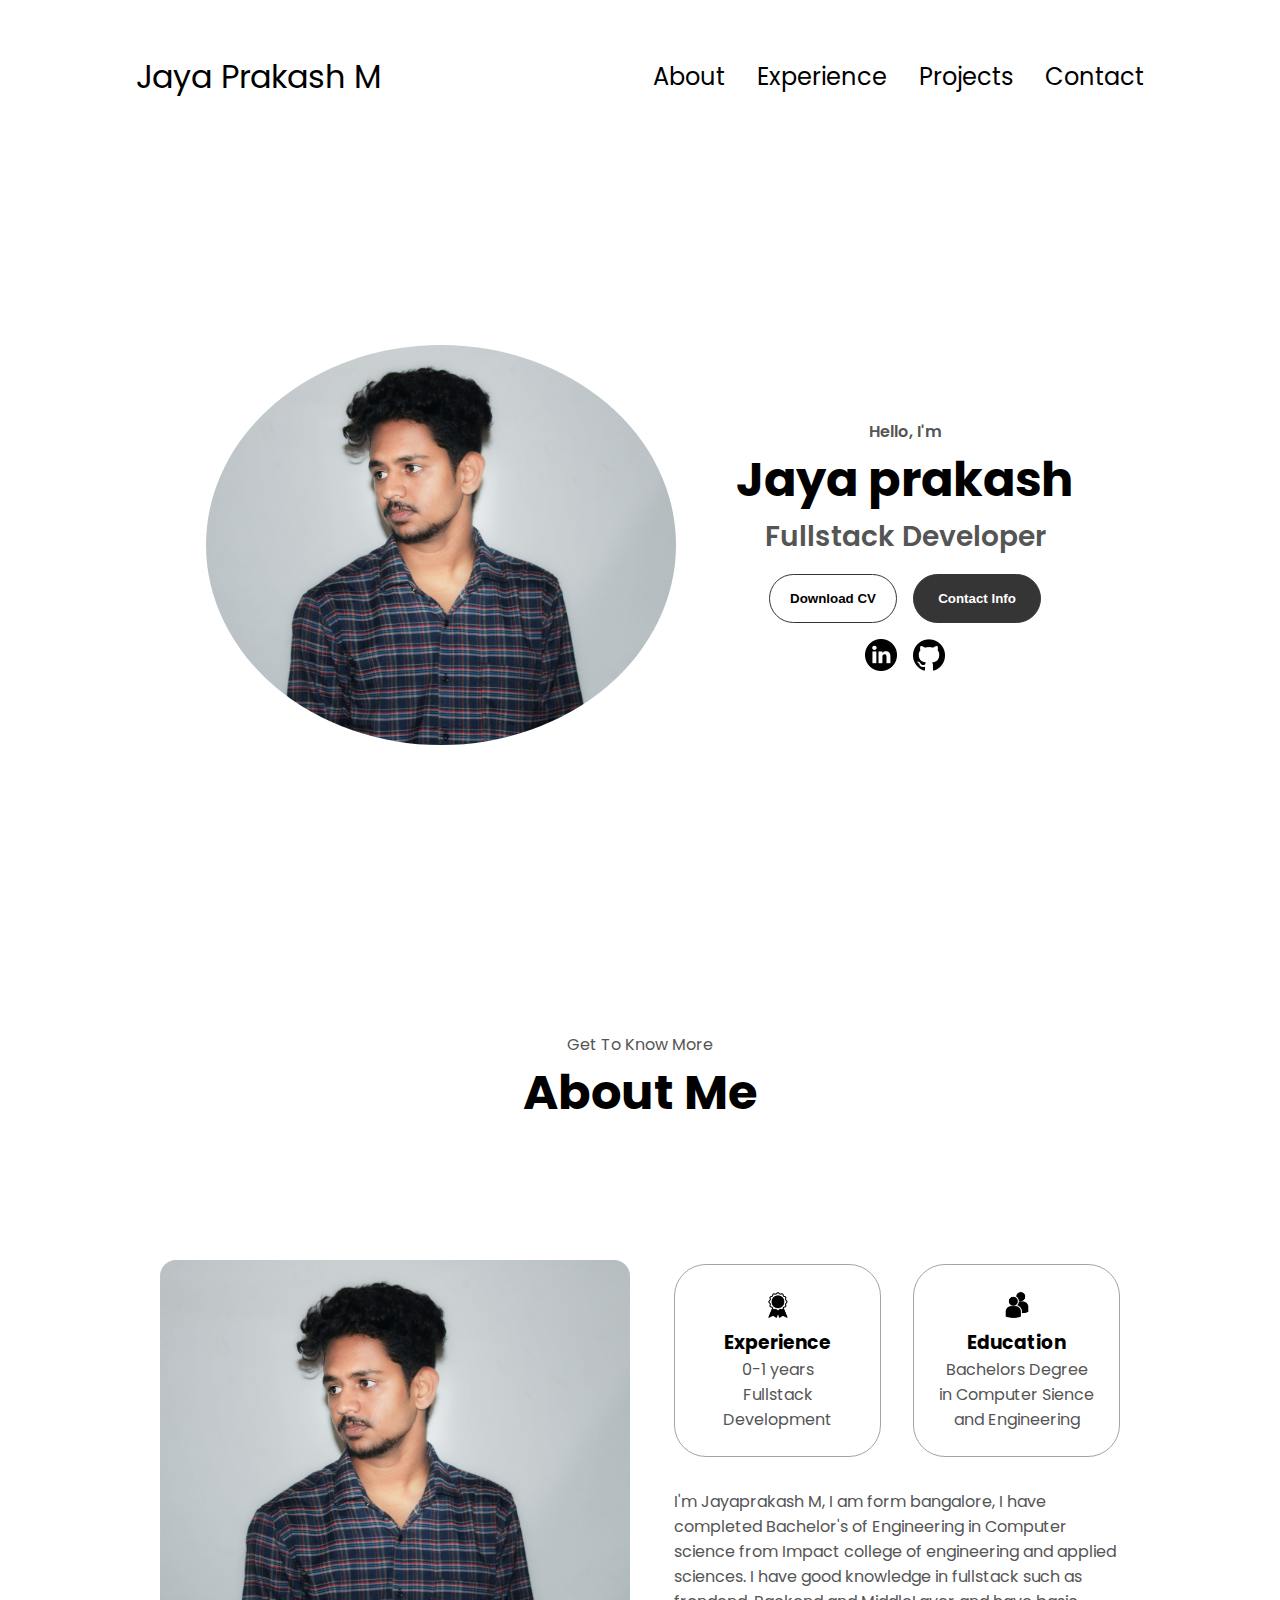
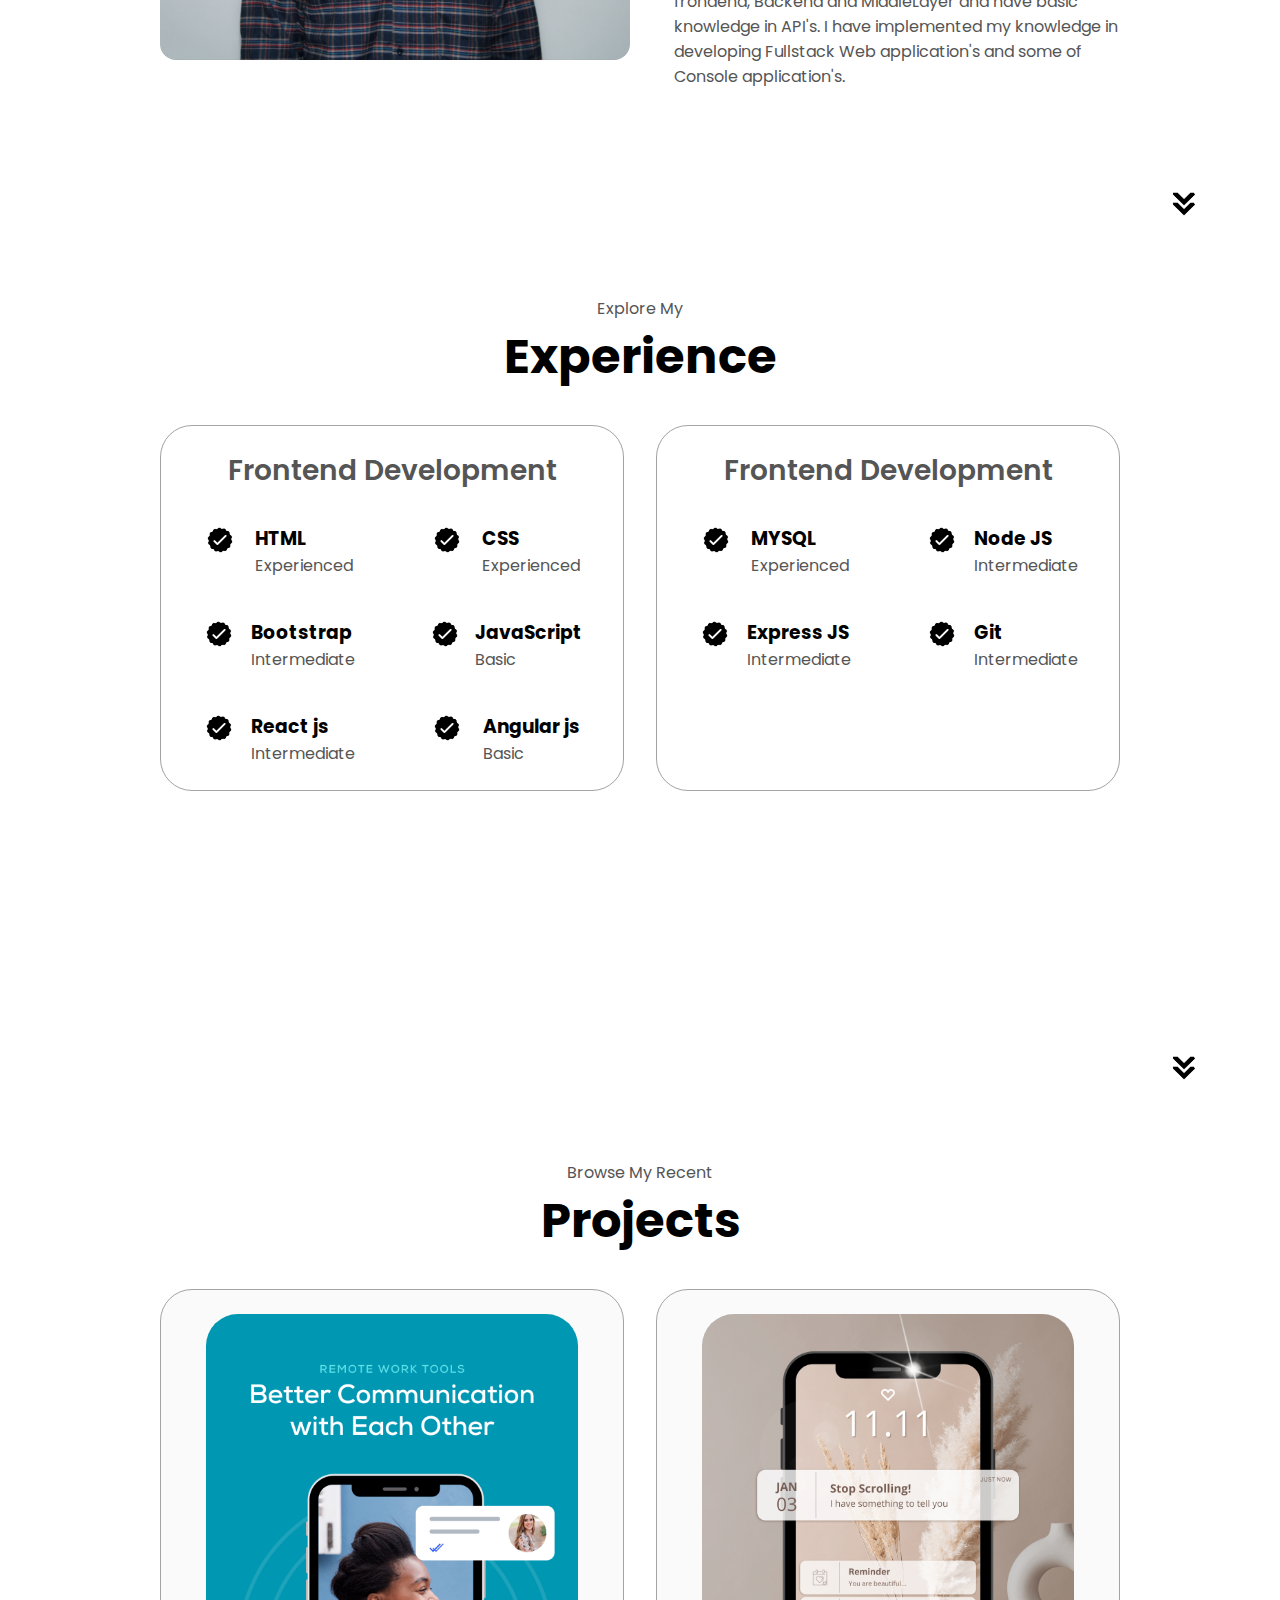
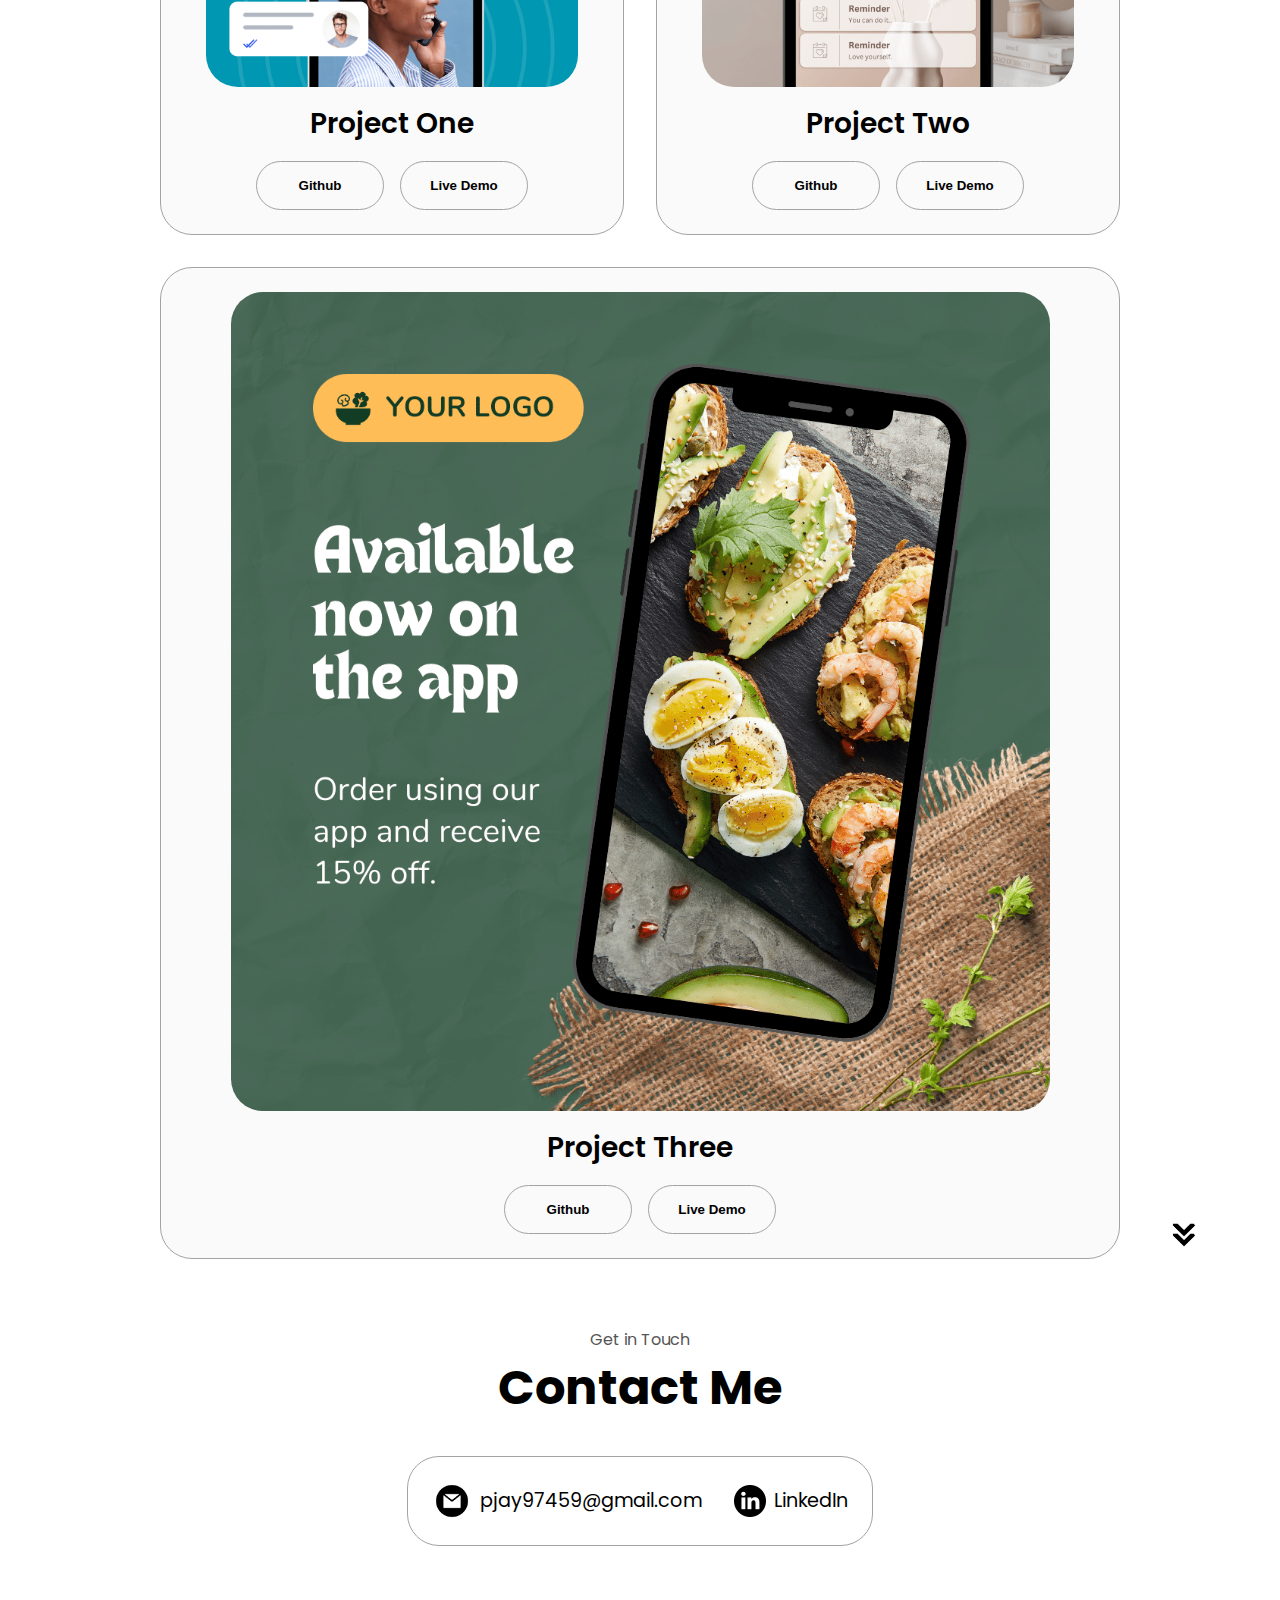
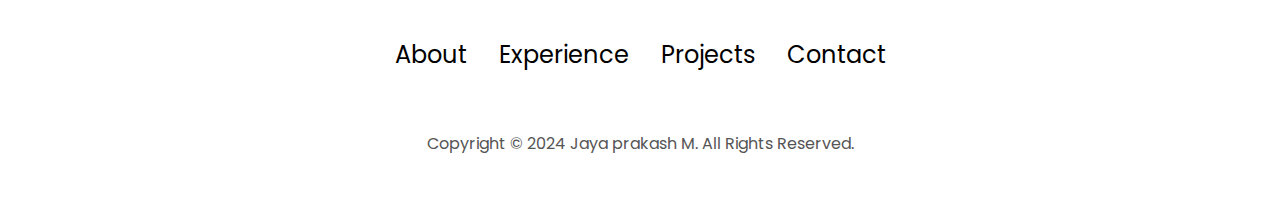
==== index.html @ 6a24fa72 "Initial commit" ====
<!DOCTYPE html>
<html lang="en">
  <head>
    <meta charset="UTF-8" />
    <meta http-equiv="X-UA-Compatible" content="IE=edge" />
    <meta name="viewport" content="width=device-width, initial-scale=1.0" />
    <title>My Portfolio</title>
    <link rel="stylesheet" href="style.css" />
    <link rel="stylesheet" href="mediaqueries.css" />
  </head>
  <body>
    <nav id="desktop-nav">
      <div class="logo">Jaya Prakash M</div>
      <div>
        <ul class="nav-links">
          <li><a href="#about">About</a></li>
          <li><a href="#experience">Experience</a></li>
          <li><a href="#projects">Projects</a></li>
          <li><a href="#contact">Contact</a></li>
        </ul>
      </div>
    </nav>
    <nav id="hamburger-nav">
      <div class="logo">Jaya prakash M</div>
      <div class="hamburger-menu">
        <div class="hamburger-icon" onclick="toggleMenu()">
          <span></span>
          <span></span>
          <span></span>
        </div>
        <div class="menu-links">
          <li><a href="#about" onclick="toggleMenu()">About</a></li>
          <li><a href="#experience" onclick="toggleMenu()">Experience</a></li>
          <li><a href="#projects" onclick="toggleMenu()">Projects</a></li>
          <li><a href="#contact" onclick="toggleMenu()">Contact</a></li>
        </div>
      </div>
    </nav>
    <section id="profile">
      <div class="section__pic-container">
        <img src="./assets/jp profile.png" alt="Jaya prakash M profile picture" class="profilepic"/>
      </div>
      <div class="section__text">
        <p class="section__text__p1">Hello, I'm</p>
        <h1 class="title">Jaya prakash <Main></Main></h1>
        <p class="section__text__p2">Fullstack Developer</p>
        <div class="btn-container">
          <button
            class="btn btn-color-2"
            onclick="window.open('./assets/RESUME.pdf')"
          >
            Download CV
          </button>
          <button class="btn btn-color-1" onclick="location.href='./#contact'">
            Contact Info
          </button>
        </div>
        <div id="socials-container">
          <img
            src="./assets/linkedin.png"
            alt="My LinkedIn profile"
            class="icon"
            onclick="location.href='https://www.linkedin.com/in/jaya-prakash-m/'"
          />
          <img
            src="./assets/github.png"
            alt="My Github profile"
            class="icon"
            onclick="location.href='https://github.com/JAYAPRAKASH093'"
          />
        </div>
      </div>
    </section>
    <section id="about">
      <p class="section__text__p1">Get To Know More</p>
      <h1 class="title">About Me</h1>
      <div class="section-container">
        <div class="section__pic-container">
          <img
            src="./assets/jp profile.png"
            alt="Profile picture"
            class="about-pic"
          />
        </div>
        <div class="about-details-container">
          <div class="about-containers">
            <div class="details-container">
              <img
                src="./assets/experience.png"
                alt="Experience icon"
                class="icon"
              />
              <h3>Experience</h3>
              <p>0-1 years <br />Fullstack Development</p>
            </div>
            <div class="details-container">
              <img
                src="./assets/education.png"
                alt="Education icon"
                class="icon"
              />
              <h3>Education</h3>
              <p>Bachelors Degree in Computer Sience and Engineering</p>
            </div>
          </div>
          <div class="text-container">
            <p>
              I'm Jayaprakash M, I am form bangalore, I have completed Bachelor's of Engineering in Computer science from Impact college of engineering and applied sciences.
              I have good knowledge in fullstack such as frondend, Backend and MiddleLayer and have basic knowledge in API's. I have implemented my knowledge in developing 
              Fullstack Web application's and some of Console application's. 
            </p>
          </div>
        </div>
      </div>
      <img
        src="./assets/arrow.png"
        alt="Arrow icon"
        class="icon arrow"
        onclick="location.href='./#experience'"
      />
    </section>
    <section id="experience">
      <p class="section__text__p1">Explore My</p>
      <h1 class="title">Experience</h1>
      <div class="experience-details-container">
        <div class="about-containers">
          <div class="details-container">
            <h2 class="experience-sub-title">Frontend Development</h2>
            <div class="article-container">
              <article>
                <img
                  src="./assets/checkmark.png"
                  alt="Experience icon"
                  class="icon"
                />
                <div>
                  <h3>HTML</h3>
                  <p>Experienced</p>
                </div>
              </article>
              <article>
                <img
                  src="./assets/checkmark.png"
                  alt="Experience icon"
                  class="icon"
                />
                <div>
                  <h3>CSS</h3>
                  <p>Experienced</p>
                </div>
              </article>
              <article>
                <img
                  src="./assets/checkmark.png"
                  alt="Experience icon"
                  class="icon"
                />
                <div>
                  <h3>Bootstrap</h3>
                  <p>Intermediate</p>
                </div>
              </article>
              <article>
                <img
                  src="./assets/checkmark.png"
                  alt="Experience icon"
                  class="icon"
                />
                <div>
                  <h3>JavaScript</h3>
                  <p>Basic</p>
                </div>
              </article>
              <article>
                <img
                  src="./assets/checkmark.png"
                  alt="Experience icon"
                  class="icon"
                />
                <div>
                  <h3>React js</h3>
                  <p>Intermediate</p>
                </div>
              </article>
              <article>
                <img
                  src="./assets/checkmark.png"
                  alt="Experience icon"
                  class="icon"
                />
                <div>
                  <h3>Angular js</h3>
                  <p>Basic</p>
                </div>
              </article>
            </div>
          </div>
          <div class="details-container">
            <h2 class="experience-sub-title">Frontend Development</h2>
            <div class="article-container">
              <article>
                <img
                  src="./assets/checkmark.png"
                  alt="Experience icon"
                  class="icon"
                />
                <div>
                  <h3>MYSQL</h3>
                  <p>Experienced</p>
                </div>
              </article>
              <article>
                <img
                  src="./assets/checkmark.png"
                  alt="Experience icon"
                  class="icon"
                />
                <div>
                  <h3>Node JS</h3>
                  <p>Intermediate</p>
                </div>
              </article>
              <article>
                <img
                  src="./assets/checkmark.png"
                  alt="Experience icon"
                  class="icon"
                />
                <div>
                  <h3>Express JS</h3>
                  <p>Intermediate</p>
                </div>
              </article>
              <article>
                <img
                  src="./assets/checkmark.png"
                  alt="Experience icon"
                  class="icon"
                />
                <div>
                  <h3>Git</h3>
                  <p>Intermediate</p>
                </div>
              </article>
            </div>
          </div>
        </div>
      </div>
      <img
        src="./assets/arrow.png"
        alt="Arrow icon"
        class="icon arrow"
        onclick="location.href='./#projects'"
      />
    </section>
    <section id="projects">
      <p class="section__text__p1">Browse My Recent</p>
      <h1 class="title">Projects</h1>
      <div class="experience-details-container">
        <div class="about-containers">
          <div class="details-container color-container">
            <div class="article-container">
              <img
                src="./assets/project-1.png"
                alt="Project 1"
                class="project-img"
              />
            </div>
            <h2 class="experience-sub-title project-title">Project One</h2>
            <div class="btn-container">
              <button
                class="btn btn-color-2 project-btn"
                onclick="location.href='https://github.com/'"
              >
                Github
              </button>
              <button
                class="btn btn-color-2 project-btn"
                onclick="location.href='https://github.com/'"
              >
                Live Demo
              </button>
            </div>
          </div>
          <div class="details-container color-container">
            <div class="article-container">
              <img
                src="./assets/project-2.png"
                alt="Project 2"
                class="project-img"
              />
            </div>
            <h2 class="experience-sub-title project-title">Project Two</h2>
            <div class="btn-container">
              <button
                class="btn btn-color-2 project-btn"
                onclick="location.href='https://github.com/'"
              >
                Github
              </button>
              <button
                class="btn btn-color-2 project-btn"
                onclick="location.href='https://github.com/'"
              >
                Live Demo
              </button>
            </div>
          </div>
          <div class="details-container color-container">
            <div class="article-container">
              <img
                src="./assets/project-3.png"
                alt="Project 3"
                class="project-img"
              />
            </div>
            <h2 class="experience-sub-title project-title">Project Three</h2>
            <div class="btn-container">
              <button
                class="btn btn-color-2 project-btn"
                onclick="location.href='https://github.com/'"
              >
                Github
              </button>
              <button
                class="btn btn-color-2 project-btn"
                onclick="location.href='https://github.com/'"
              >
                Live Demo
              </button>
            </div>
          </div>
        </div>
      </div>
      <img
        src="./assets/arrow.png"
        alt="Arrow icon"
        class="icon arrow"
        onclick="location.href='./#contact'"
      />
    </section>
    <section id="contact">
      <p class="section__text__p1">Get in Touch</p>
      <h1 class="title">Contact Me</h1>
      <div class="contact-info-upper-container">
        <div class="contact-info-container">
          <img
            src="./assets/email.png"
            alt="Email icon"
            class="icon contact-icon email-icon"
          />
          <p><a href="mailto:pjay97459@gmail.com">pjay97459@gmail.com</a></p>
        </div>
        <div class="contact-info-container">
          <img
            src="./assets/linkedin.png"
            alt="LinkedIn icon"
            class="icon contact-icon"
          />
          <p><a href="https://www.linkedin.com/in/jaya-prakash-m/">LinkedIn</a></p>
        </div>
      </div>
    </section>
    <footer>
      <nav>
        <div class="nav-links-container">
          <ul class="nav-links">
            <li><a href="#about">About</a></li>
            <li><a href="#experience">Experience</a></li>
            <li><a href="#projects">Projects</a></li>
            <li><a href="#contact">Contact</a></li>
          </ul>
        </div>
      </nav>
      <p>Copyright &#169; 2024 Jaya prakash M. All Rights Reserved.</p>
    </footer>
    <script src="script.js"></script>
  </body>
</html>
---- style.css ----
/* GENERAL */

@import url("https://fonts.googleapis.com/css2?family=Poppins:wght@300;400;500;600&display=swap");

* {
  margin: 0;
  padding: 0;
}

body {
  font-family: "Poppins", sans-serif;
}

html {
  scroll-behavior: smooth;
}

p {
  color: rgb(85, 85, 85);
}

/* TRANSITION */

a,
.btn {
  transition: all 300ms ease;
}

/* DESKTOP NAV */

nav,
.nav-links {
  display: flex;
}

nav {
  justify-content: space-around;
  align-items: center;
  height: 17vh;
}

.nav-links {
  gap: 2rem;
  list-style: none;
  font-size: 1.5rem;
}

a {
  color: black;
  text-decoration: none;
  text-decoration-color: white;
}

a:hover {
  color: grey;
  text-decoration: underline;
  text-underline-offset: 1rem;
  text-decoration-color: rgb(181, 181, 181);
}

.logo {
  font-size: 2rem;
}

.logo:hover {
  cursor: default;
}

/* HAMBURGER MENU */

#hamburger-nav {
  display: none;
}

.hamburger-menu {
  position: relative;
  display: inline-block;
}

.hamburger-icon {
  display: flex;
  flex-direction: column;
  justify-content: space-between;
  height: 24px;
  width: 30px;
  cursor: pointer;
}

.hamburger-icon span {
  width: 100%;
  height: 2px;
  background-color: black;
  transition: all 0.3 ease-in-out;
}

.menu-links {
  position: absolute;
  top: 100%;
  right: 0;
  background-color: white;
  width: fit-content;
  max-height: 0;
  overflow: hidden;
  transition: all 0.3 ease-in-out;
}

.menu-links a {
  display: block;
  padding: 10px;
  text-align: center;
  font-size: 1.5rem;
  color: black;
  text-decoration: none;
  transition: all 0.3 ease-in-out;
}

.menu-links li {
  list-style: none;
}

.menu-links.open {
  max-height: 300px;
}

.hamburger-icon.open span:first-child {
  transform: rotate(45deg) translate(10px, 5px);
}

.hamburger-icon.open span:nth-child(2) {
  opacity: 0;
}

.hamburger-icon.open span:last-child {
  transform: rotate(-45deg) translate(10px, -5px);
}

.hamburger-icon span:first-child {
  transform: none;
}

.hamburger-icon span:first-child {
  opacity: 1;
}

.hamburger-icon span:first-child {
  transform: none;
}

/* SECTIONS */

section {
  padding-top: 4vh;
  height: 96vh;
  margin: 0 10rem;
  box-sizing: border-box;
  min-height: fit-content;
}

.section-container {
  display: flex;
}

/* PROFILE SECTION */

#profile {
  display: flex;
  justify-content: center;
  gap: 5rem;
  height: 80vh;
}

.section__pic-container {
  display: flex;
  height: 400px;
  width: 400px;
  margin: auto 0;
}
.profilepic{
  border-radius: 50%;
}

.section__text {
  align-self: center;
  text-align: center;
}

.section__text p {
  font-weight: 600;
}

.section__text__p1 {
  text-align: center;
}

.section__text__p2 {
  font-size: 1.75rem;
  margin-bottom: 1rem;
}

.title {
  font-size: 3rem;
  text-align: center;
}

#socials-container {
  display: flex;
  justify-content: center;
  margin-top: 1rem;
  gap: 1rem;
}

/* ICONS */

.icon {
  cursor: pointer;
  height: 2rem;
}

/* BUTTONS */

.btn-container {
  display: flex;
  justify-content: center;
  gap: 1rem;
}

.btn {
  font-weight: 600;
  transition: all 300ms ease;
  padding: 1rem;
  width: 8rem;
  border-radius: 2rem;
}

.btn-color-1,
.btn-color-2 {
  border: rgb(53, 53, 53) 0.1rem solid;
}

.btn-color-1:hover,
.btn-color-2:hover {
  cursor: pointer;
}

.btn-color-1,
.btn-color-2:hover {
  background: rgb(53, 53, 53);
  color: white;
}

.btn-color-1:hover {
  background: rgb(0, 0, 0);
}

.btn-color-2 {
  background: none;
}

.btn-color-2:hover {
  border: rgb(255, 255, 255) 0.1rem solid;
}

.btn-container {
  gap: 1rem;
}

/* ABOUT SECTION */

#about {
  position: relative;
}

.about-containers {
  gap: 2rem;
  margin-bottom: 2rem;
  margin-top: 2rem;
}

.about-details-container {
  justify-content: center;
  flex-direction: column;
}

.about-containers,
.about-details-container {
  display: flex;
}

.about-pic {
  border-radius: 1rem;
}

.arrow {
  position: absolute;
  right: -5rem;
  bottom: 2.5rem;
}

.details-container {
  padding: 1.5rem;
  flex: 1;
  background: white;
  border-radius: 2rem;
  border: rgb(53, 53, 53) 0.1rem solid;
  border-color: rgb(163, 163, 163);
  text-align: center;
}

.section-container {
  gap: 4rem;
  height: 80%;
}

.section__pic-container {
  height: 400px;
  width: 450px;
  margin: auto 0;
}

/* EXPERIENCE SECTION */

#experience {
  position: relative;
}

.experience-sub-title {
  color: rgb(85, 85, 85);
  font-weight: 600;
  font-size: 1.75rem;
  margin-bottom: 2rem;
}

.experience-details-container {
  display: flex;
  justify-content: center;
  flex-direction: column;
}

.article-container {
  display: flex;
  text-align: initial;
  flex-wrap: wrap;
  flex-direction: row;
  gap: 2.5rem;
  justify-content: space-around;
}

article {
  display: flex;
  width: 10rem;
  justify-content: space-around;
  gap: 0.5rem;
}

article .icon {
  cursor: default;
}

/* PROJECTS SECTION */

#projects {
  position: relative;
}

.color-container {
  border-color: rgb(163, 163, 163);
  background: rgb(250, 250, 250);
}

.project-img {
  border-radius: 2rem;
  width: 90%;
  height: 90%;
}

.project-title {
  margin: 1rem;
  color: black;
}

.project-btn {
  color: black;
  border-color: rgb(163, 163, 163);
}

/* CONTACT */

#contact {
  display: flex;
  justify-content: center;
  flex-direction: column;
  height: 70vh;
}

.contact-info-upper-container {
  display: flex;
  justify-content: center;
  border-radius: 2rem;
  border: rgb(53, 53, 53) 0.1rem solid;
  border-color: rgb(163, 163, 163);
  background: (250, 250, 250);
  margin: 2rem auto;
  padding: 0.5rem;
}

.contact-info-container {
  display: flex;
  align-items: center;
  justify-content: center;
  gap: 0.5rem;
  margin: 1rem;
}

.contact-info-container p {
  font-size: larger;
}

.contact-icon {
  cursor: default;
}

.email-icon {
  height: 2.5rem;
}

/* FOOTER SECTION */

footer {
  height: 26vh;
  margin: 0 1rem;
}

footer p {
  text-align: center;
}
---- mediaqueries.css ----
@media screen and (max-width: 1400px) {
  #profile {
    height: 83vh;
    margin-bottom: 6rem;
  }
  .about-containers {
    flex-wrap: wrap;
  }
  #contact,
  #projects {
    height: fit-content;
  }
}

@media screen and (max-width: 1200px) {
  #desktop-nav {
    display: none;
  }
  #hamburger-nav {
    display: flex;
  }
  #experience,
  .experience-details-container {
    margin-top: 2rem;
  }
  #profile,
  .section-container {
    display: block;
  }
  .arrow {
    display: none;
  }
  section,
  .section-container {
    height: fit-content;
  }
  section {
    margin: 0 5%;
  }
  .section__pic-container {
    width: 275px;
    height: 275px;
    margin: 0 auto 2rem;
  }
  .about-containers {
    margin-top: 0;
  }
}

@media screen and (max-width: 600px) {
  #contact,
  footer {
    height: 40vh;
  }
  #profile {
    height: 83vh;
    margin-bottom: 0;
  }
  article {
    font-size: 1rem;
  }
  footer nav {
    height: fit-content;
    margin-bottom: 2rem;
  }
  .about-containers,
  .contact-info-upper-container,
  .btn-container {
    flex-wrap: wrap;
  }
  .contact-info-container {
    margin: 0;
  }
  .contact-info-container p,
  .nav-links li a {
    font-size: 1rem;
  }
  .experience-sub-title {
    font-size: 1.25rem;
  }
  .logo {
    font-size: 1.5rem;
  }
  .nav-links {
    flex-direction: column;
    gap: 0.5rem;
    text-align: center;
  }
  .section__pic-container {
    width: auto;
    height: 46vw;
    justify-content: center;
  }
  .section__text__p2 {
    font-size: 1.25rem;
  }
  .title {
    font-size: 2rem;
  }
  .text-container {
    text-align: justify;
  }
}
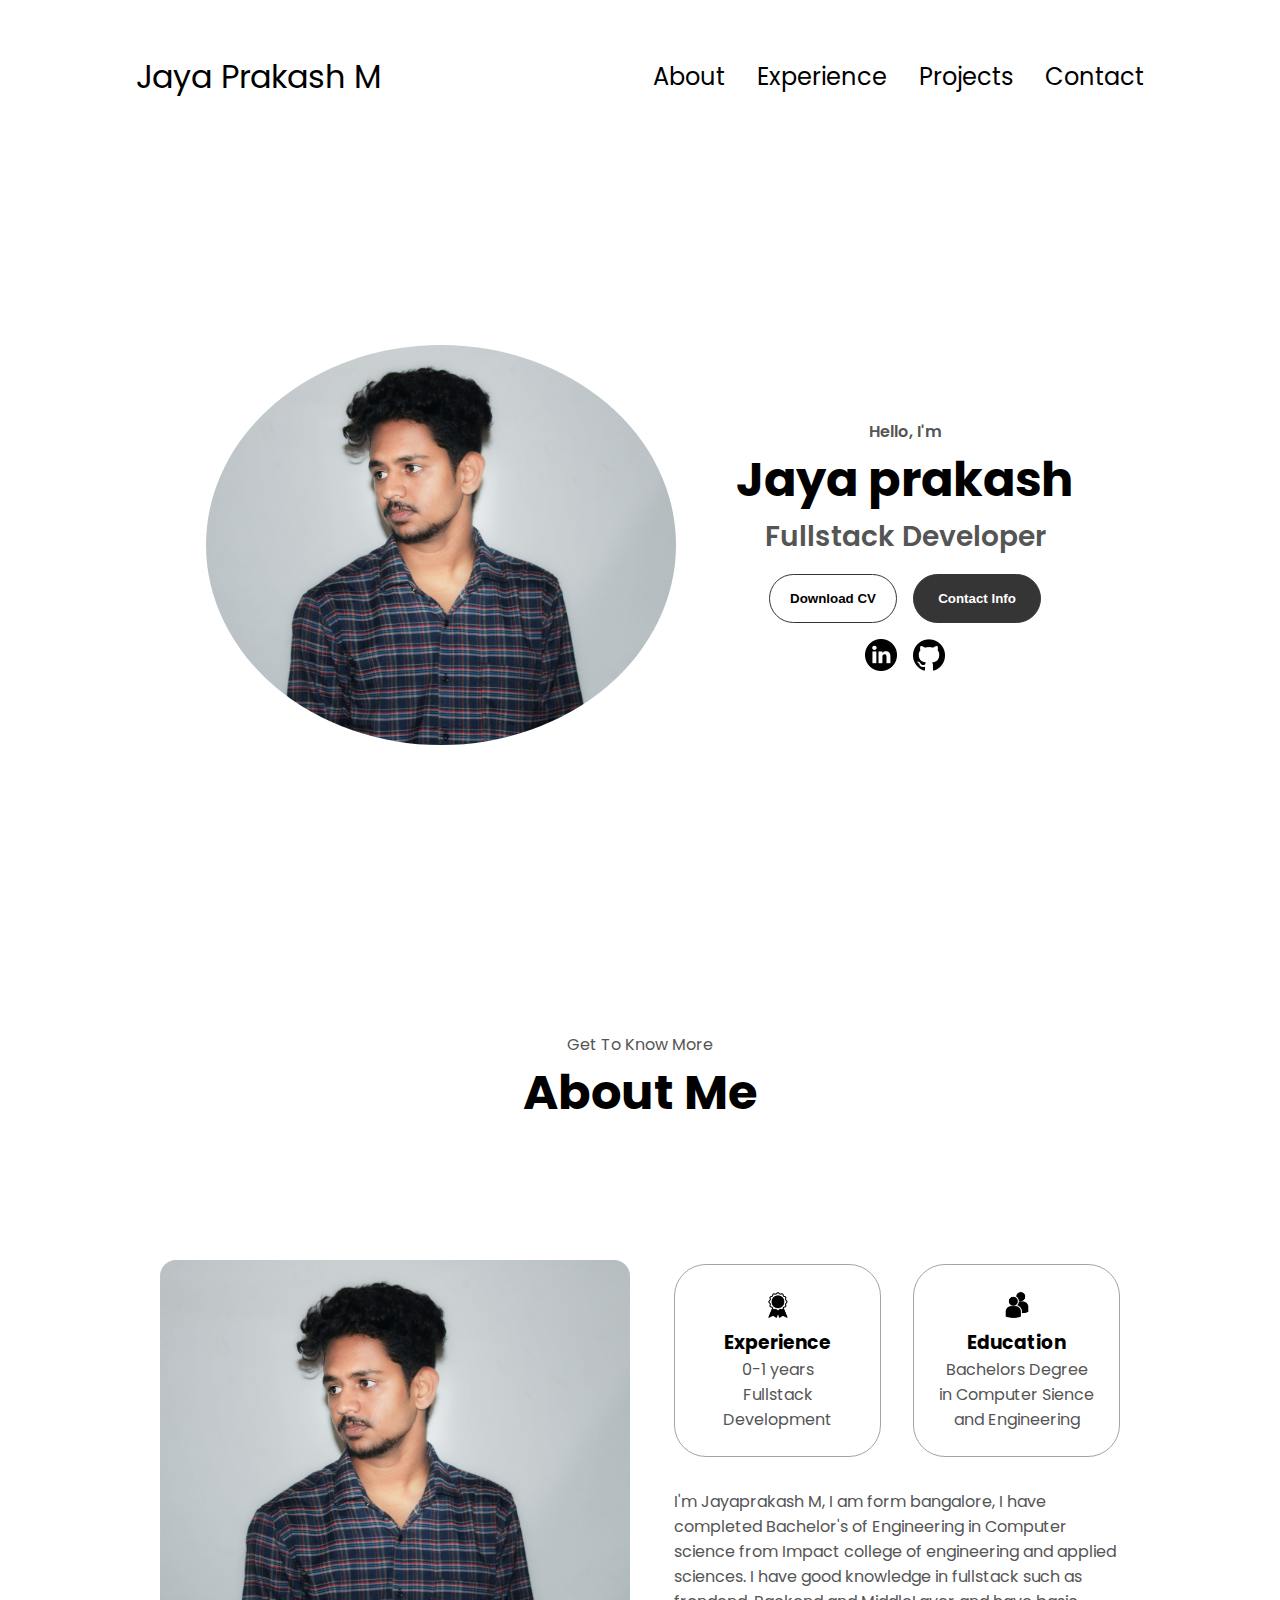
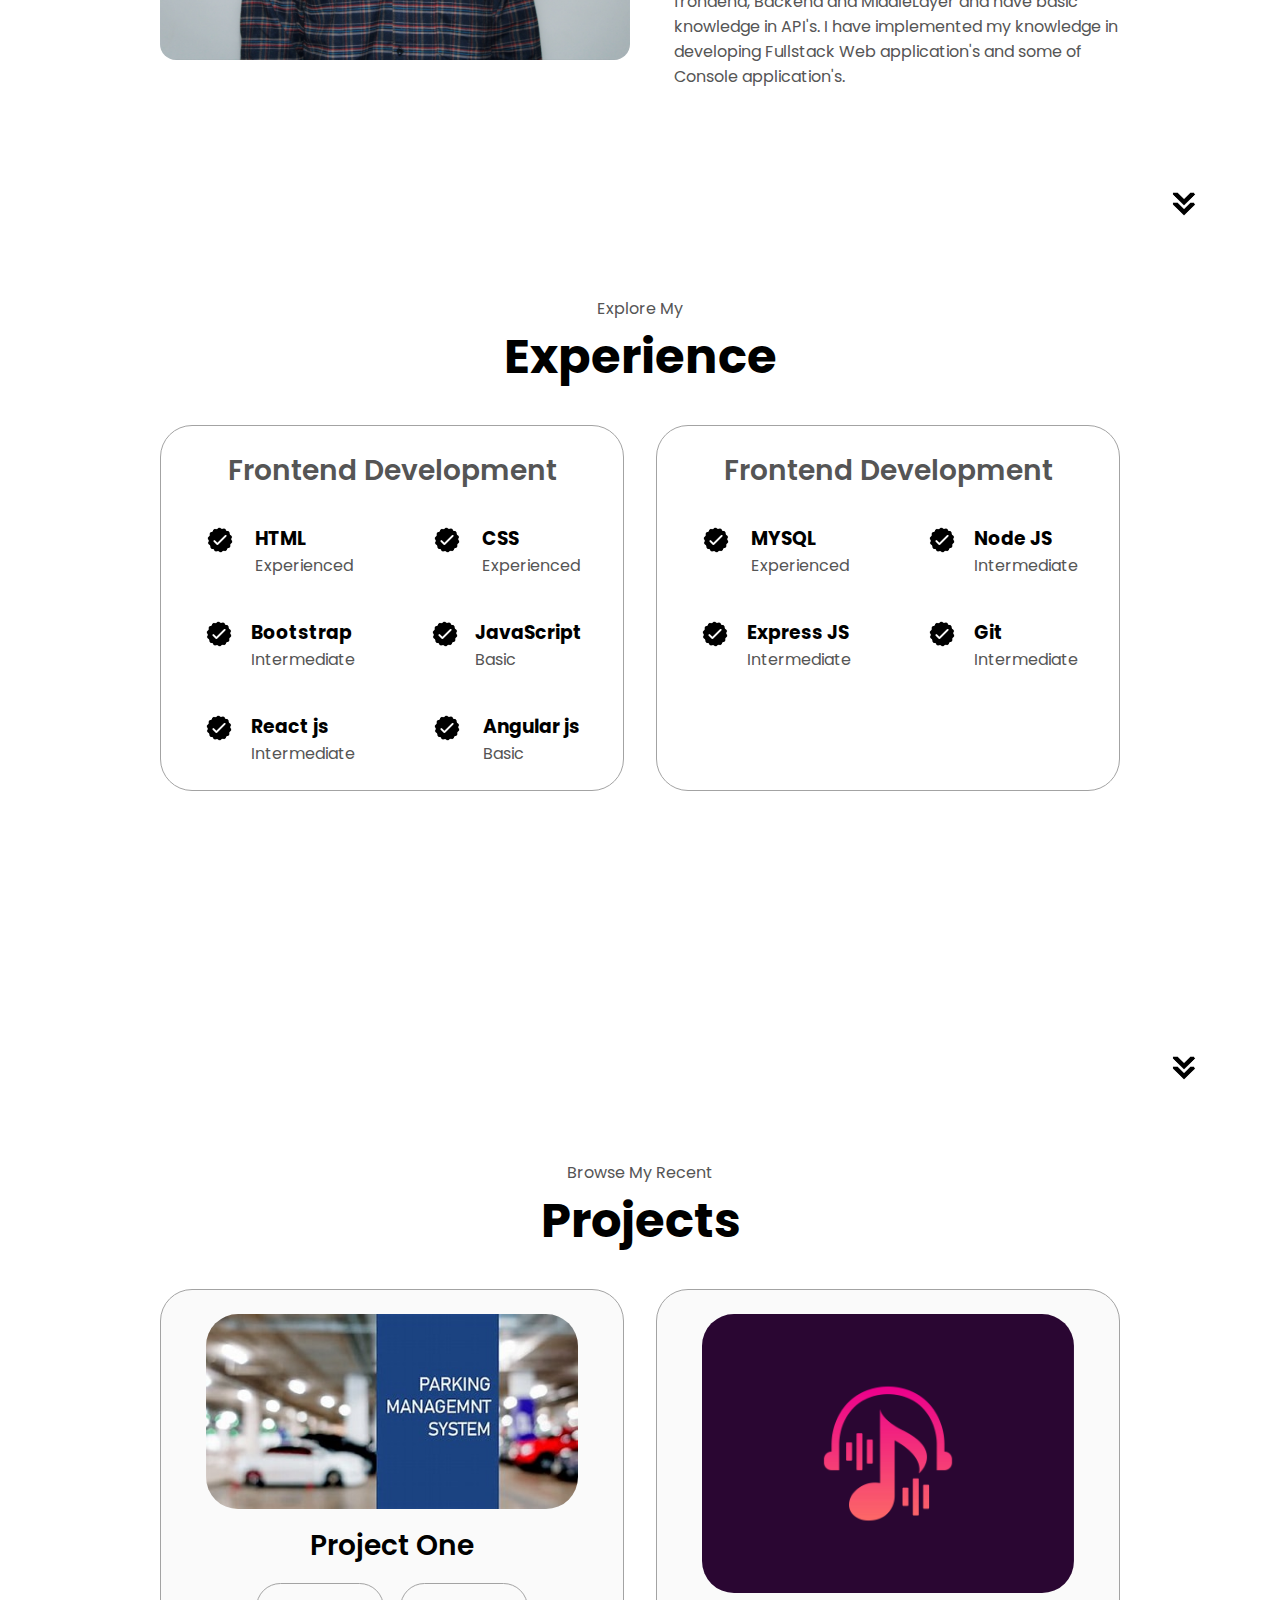
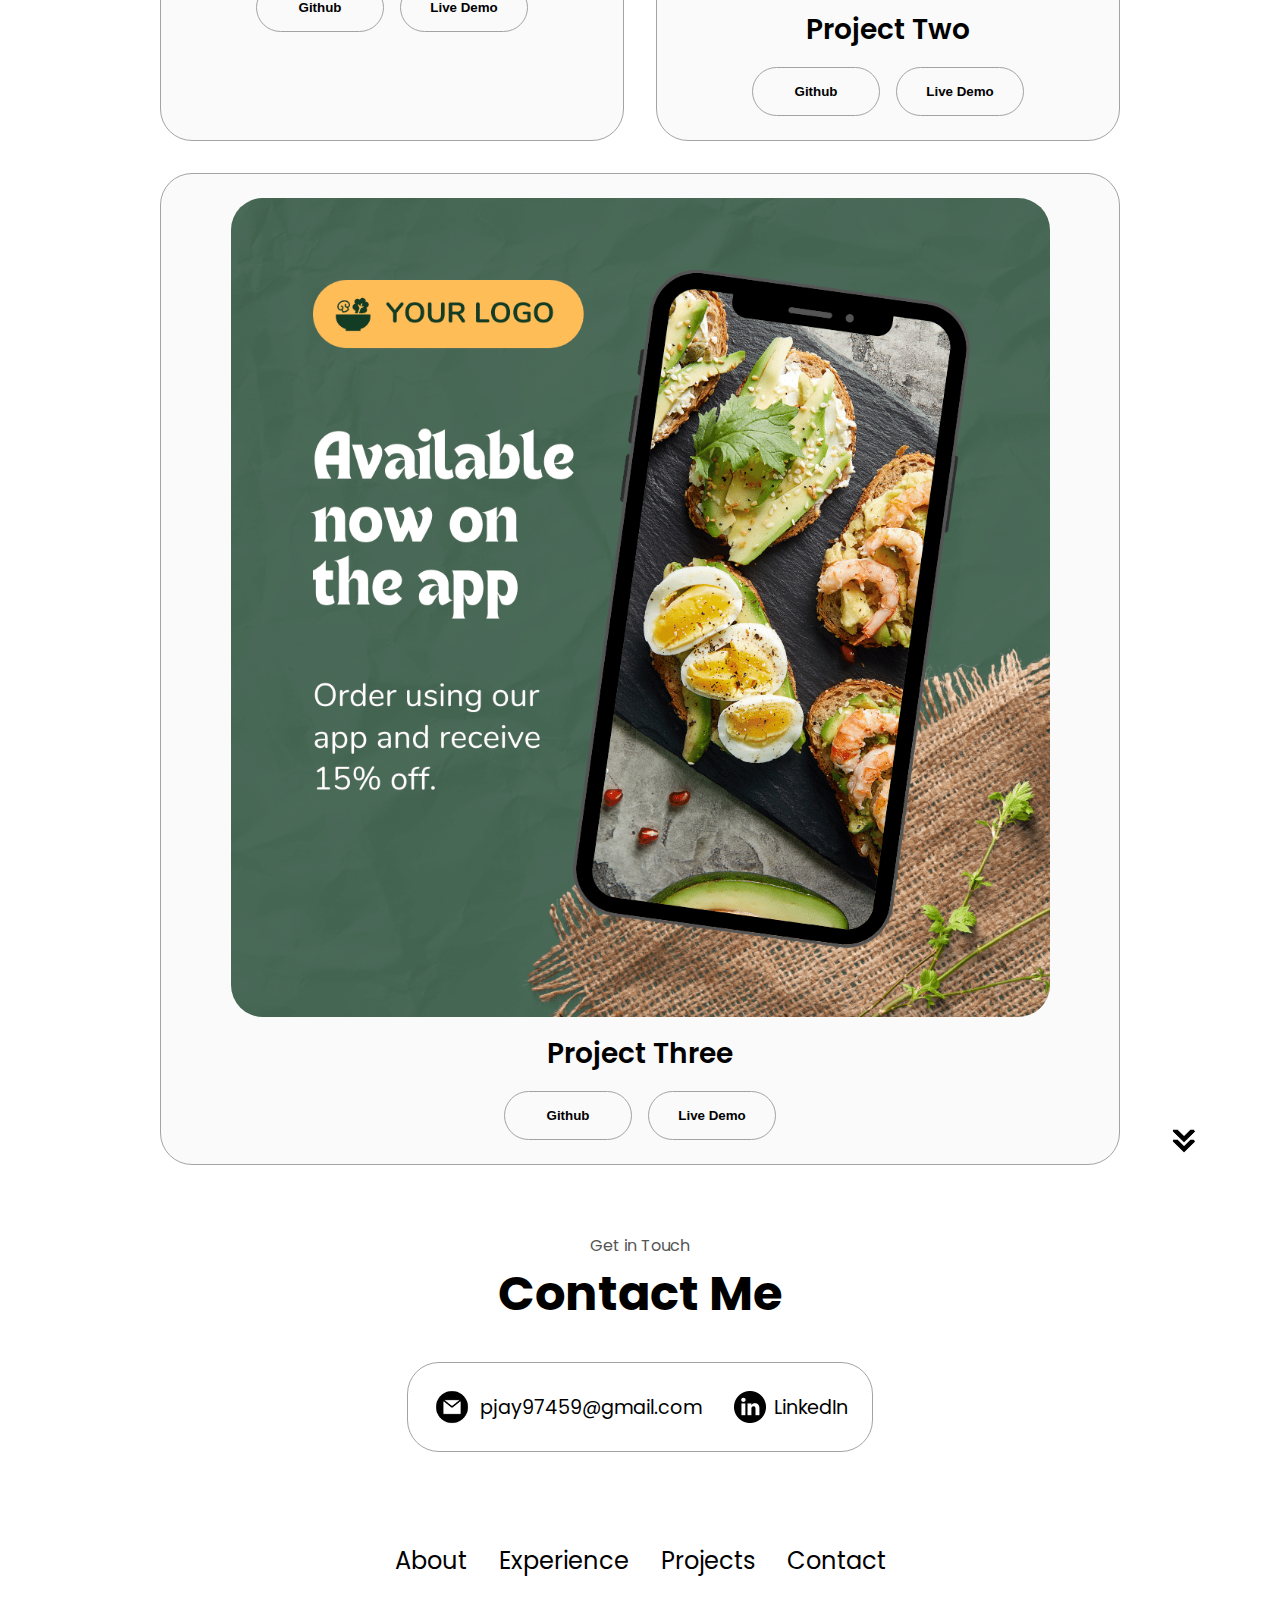
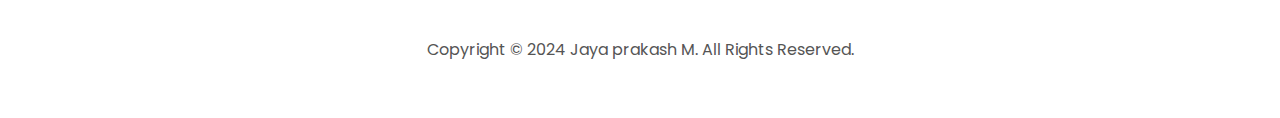
==== commit f200b149: "new commit" ====
--- a/index.html
+++ b/index.html
@@ -261,7 +261,7 @@
           <div class="details-container color-container">
             <div class="article-container">
               <img
-                src="./assets/project-1.png"
+                src="./assets/p1.jpeg"
                 alt="Project 1"
                 class="project-img"
               />
@@ -285,7 +285,7 @@
           <div class="details-container color-container">
             <div class="article-container">
               <img
-                src="./assets/project-2.png"
+                src="./assets/p2.jpg"
                 alt="Project 2"
                 class="project-img"
               />
